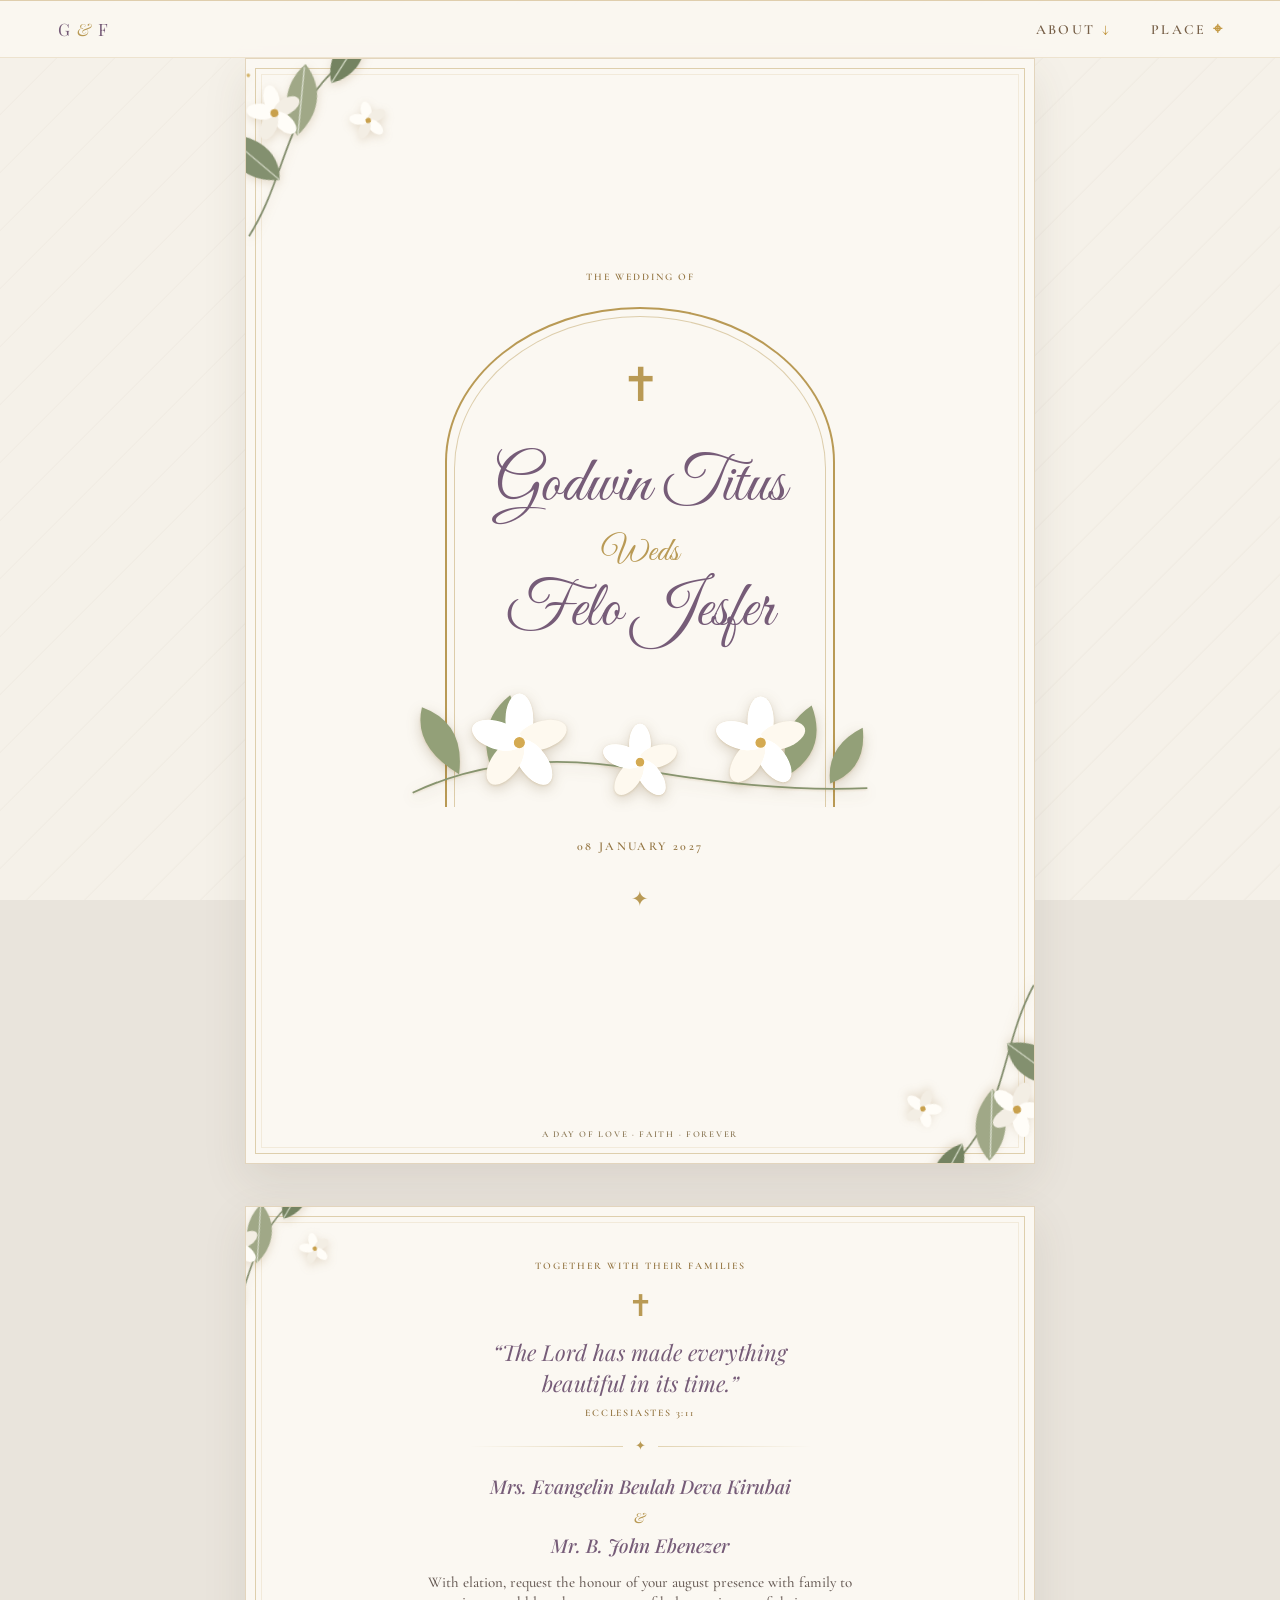
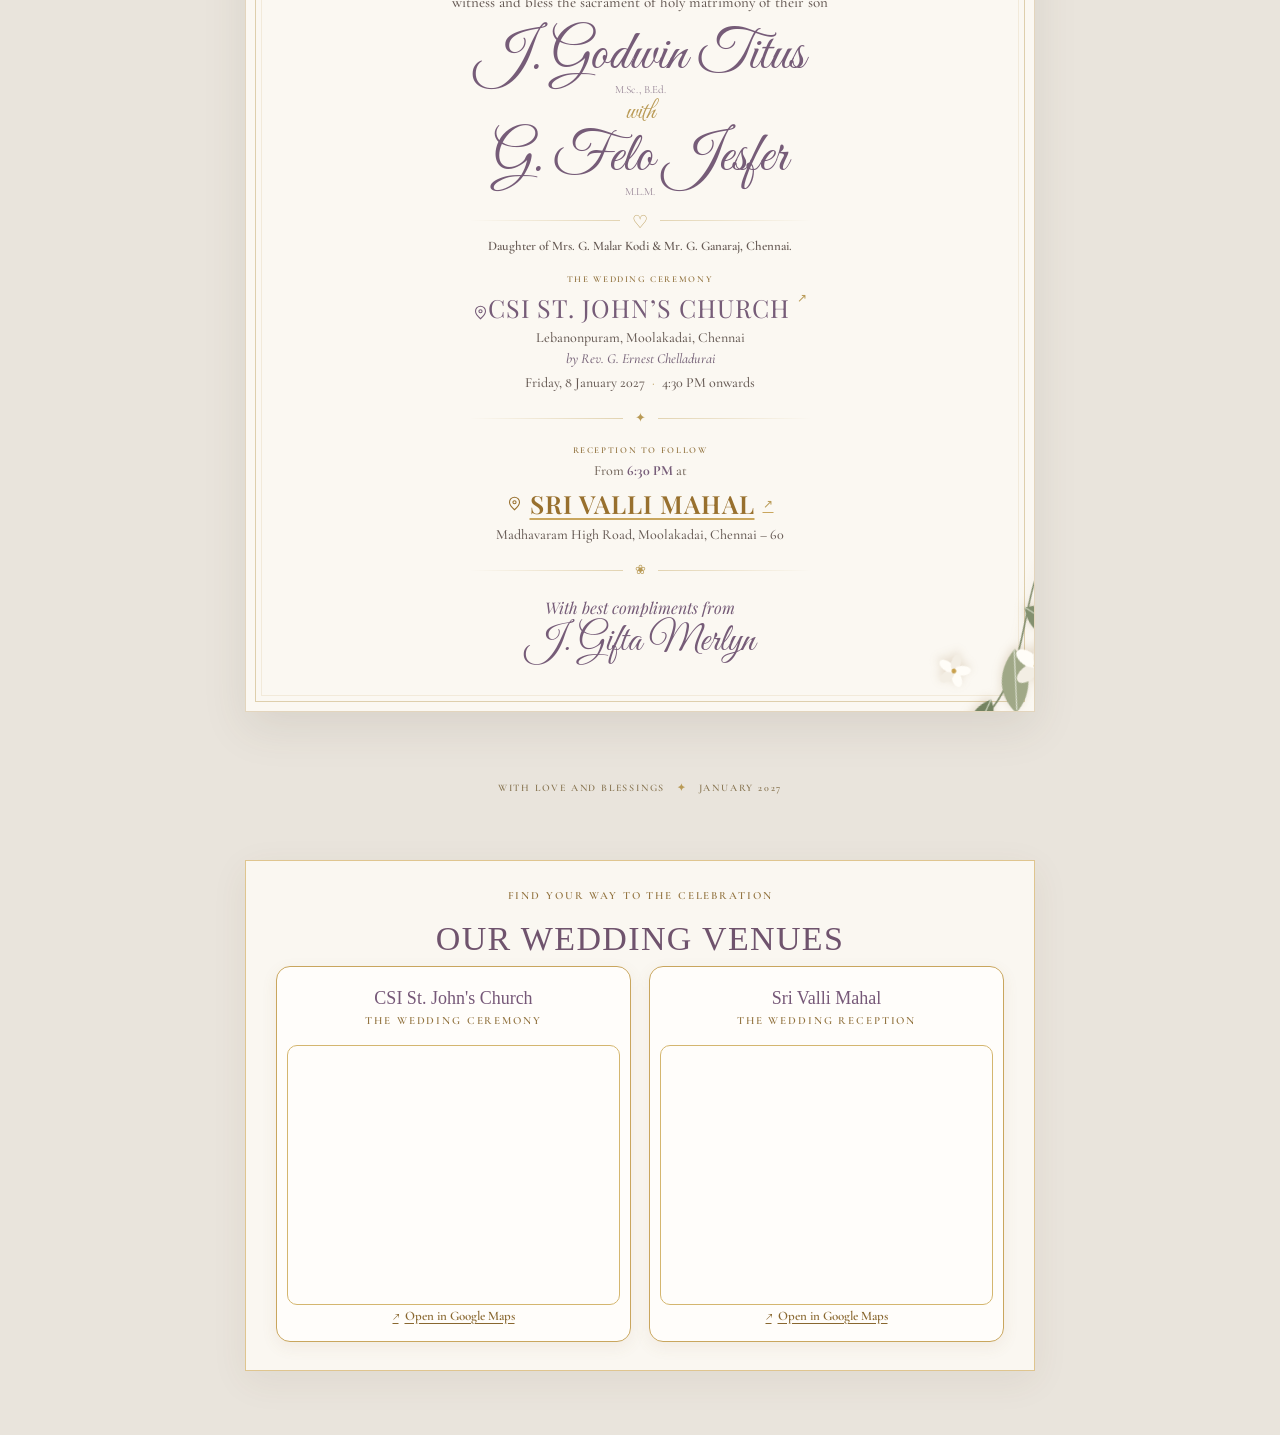
==== index.html @ 831f4b52 "Add files via upload" ====
<!DOCTYPE html>
<html lang="en">
<head>
<meta charset="UTF-8">
<meta name="viewport" content="width=device-width, initial-scale=1">
<meta name="theme-color" content="#f5f0e8">
<title>Godwin Titus &amp; Felo Jesfer — Wedding Invitation</title>
<link rel="preconnect" href="https://fonts.googleapis.com">
<link rel="preconnect" href="https://fonts.gstatic.com" crossorigin>
<link href="https://fonts.googleapis.com/css2?family=Great+Vibes&family=Cormorant+Garamond:wght@400;500;600;700&family=Playfair+Display:ital,wght@0,400;0,500;1,400&display=swap" rel="stylesheet">
<link rel="stylesheet" href="style.css">
</head>
<body>
<header class="site-header">
  <a class="monogram" href="#top">G <span>&amp;</span> F</a>
  <nav class="top-nav" aria-label="Main navigation">
    <a class="nav-link" href="#invitation">ABOUT <span>↓</span></a>
    <a class="nav-link" href="#venue-maps">PLACE <span>⌖</span></a>
  </nav>
</header>

<main id="top">
  <div class="spread">
    <!-- COVER PANEL -->
    <section class="panel cover-panel">
      <div class="panel-border"></div>
      <div class="flower-cluster cover-flower-top" aria-hidden="true">
        <svg viewBox="0 0 260 220"><use href="#floral-spray"/></svg>
      </div>
      <div class="flower-cluster cover-flower-bottom" aria-hidden="true">
        <svg viewBox="0 0 260 220"><use href="#floral-spray"/></svg>
      </div>

      <div class="cover-inner">
        <p class="tiny-label">THE WEDDING OF</p>
        <div class="arch">
          <div class="cross-symbol" aria-label="Christian cross">✝</div>
          <p class="cover-name">Godwin Titus</p>
          <p class="weds">Weds</p>
          <p class="cover-name second-name">Felo Jesfer</p>
          <div class="arch-flower-bed" aria-hidden="true"><svg viewBox="0 0 520 190"><use href="#flower-bed"/></svg></div>
        </div>
        <p class="cover-date">08 JANUARY 2027</p>
        <div class="cover-bottom-mark">✦</div>
      </div>
      <p class="panel-caption">A DAY OF LOVE · FAITH · FOREVER</p>
    </section>

    <!-- DETAILS PANEL -->
    <section class="panel details-panel" id="invitation">
      <div class="panel-border"></div>
      <div class="flower-cluster details-flower-top" aria-hidden="true">
        <svg viewBox="0 0 260 220"><use href="#floral-spray"/></svg>
      </div>
      <div class="flower-cluster details-flower-bottom" aria-hidden="true">
        <svg viewBox="0 0 260 220"><use href="#floral-spray"/></svg>
      </div>

      <div class="details-inner">
        <p class="tiny-label">TOGETHER WITH THEIR FAMILIES</p>
        <div class="details-cross">✝</div>
        <p class="bible-verse">“The Lord has made everything<br class="desktop"> beautiful in its time.”</p>
        <p class="verse-reference">ECCLESIASTES 3:11</p>

        <div class="fine-rule"><span>✦</span></div>

        <p class="parents">Mrs. Evangelin Beulah Deva Kirubai<br><i>&amp;</i><br>Mr. B. John Ebenezer</p>
        <p class="invitation-copy">With elation, request the honour of your august presence with family to witness and bless the sacrament of holy matrimony of their son</p>

        <p class="detail-name">J. Godwin Titus</p>
        <p class="qualification">M.Sc., B.Ed.</p>
        <p class="with">with</p>
        <p class="detail-name bride">G. Felo Jesfer</p>
        <p class="qualification">M.L.M.</p>

        <div class="fine-rule rings"><span>♡</span></div>
        <p class="daughter">Daughter of Mrs. G. Malar Kodi &amp; Mr. G. Ganaraj, Chennai.</p>

        <div class="event">
          <p class="event-label">THE WEDDING CEREMONY</p>
          <h2><a href="https://maps.app.goo.gl/CTPTxaFB2FQGS8eA8" target="_blank" rel="noopener"><svg class="venue-icon" viewBox="0 0 24 24" aria-hidden="true"><path d="M20 10c0 5-8 12-8 12S4 15 4 10a8 8 0 1 1 16 0Z"/><circle cx="12" cy="10" r="2.5"/></svg>CSI St. John’s Church <small>↗</small></a></h2>
          <p>Lebanonpuram, Moolakadai, Chennai</p>
          <p class="minister">by Rev. G. Ernest Chelladurai</p>
          <p class="event-date">Friday, 8 January 2027 <b>·</b> 4:30 PM onwards</p>
        </div>

        <div class="fine-rule"><span>✦</span></div>

        <div class="event reception">
          <p class="event-label">RECEPTION TO FOLLOW</p>
          <p class="reception-time">From <strong>6:30 PM</strong> at</p>
          <h2><a class="venue-link" href="https://maps.app.goo.gl/ojfph3kKAt6VKA7F6" target="_blank" rel="noopener noreferrer"><svg class="venue-icon" viewBox="0 0 24 24" aria-hidden="true"><path d="M20 10c0 5-8 12-8 12S4 15 4 10a8 8 0 1 1 16 0Z"/><circle cx="12" cy="10" r="2.5"/></svg>Sri Valli Mahal <small>↗</small></a></h2>
          <p>Madhavaram High Road, Moolakadai, Chennai – 60</p>
        </div>

        <div class="fine-rule"><span>❀</span></div>
        <p class="compliments">With best compliments from</p>
        <p class="sister">J. Gifta Merlyn</p>
      </div>
    </section>
  </div>
</main>

<footer>WITH LOVE AND BLESSINGS <span>✦</span> JANUARY 2027</footer>

<section class="venue-map-section" id="venue-maps">
  <p class="map-caption">Find your way to the celebration</p>
  <h2>Our Wedding Venues</h2>
  <div class="venue-map-grid">
    <article class="venue-map-card">
      <h3>CSI St. John's Church</h3>
      <p class="map-caption">The wedding ceremony</p>
      <iframe src="https://www.google.com/maps/embed?pb=!1m18!1m12!1m3!1d4237.163116487519!2d80.23804566707645!3d13.131106685470506!2m3!1f0!2f0!3f0!3m2!1i1024!2i768!4f13.1!3m3!1m2!1s0x3a526507e43f6335%3A0xe7f99f139ff2ec61!2sCSI%20St.%20John's%20Church%2C%20Lebanonpuram!5e0!3m2!1sen!2sin!4v1794151563024!5m2!1sen!2sin" allowfullscreen="" loading="lazy" referrerpolicy="strict-origin-when-cross-origin" title="Map showing CSI St. John's Church"></iframe>
      <a href="https://maps.app.goo.gl/CTPTxaFB2FQGS8eA8" target="_blank" rel="noopener noreferrer"> <span aria-hidden="true">↗</span> Open in Google Maps</a>
    </article>
    <article class="venue-map-card">
      <h3>Sri Valli Mahal</h3>
      <p class="map-caption">The wedding reception</p>
      <iframe src="https://www.google.com/maps/embed?pb=!1m18!1m12!1m3!1d3885.5409289019462!2d80.2406104!3d13.128242900000002!2m3!1f0!2f0!3f0!3m2!1i1024!2i768!4f13.1!3m3!1m2!1s0x3a52650709861c19%3A0x9b02763c61dd2697!2sSri%20Valli%20Mahal!5e0!3m2!1sen!2sin!4v1794151668645!5m2!1sen!2sin" allowfullscreen="" loading="lazy" referrerpolicy="strict-origin-when-cross-origin" title="Map showing Sri Valli Mahal"></iframe>
      <a href="https://maps.app.goo.gl/ojfph3kKAt6VKA7F6" target="_blank" rel="noopener noreferrer"> <span aria-hidden="true">↗</span> Open in Google Maps</a>
    </article>
  </div>
</section>


<div class="petal-layer" aria-hidden="true"></div>
<svg class="svg-library" xmlns="http://www.w3.org/2000/svg">
  <symbol id="floral-spray" viewBox="0 0 260 220">
    <path d="M18 205 C62 160 76 111 119 67 C149 36 184 25 222 8" fill="none" stroke="#7f896b" stroke-width="2"/>
    <path d="M65 150 C24 145 12 115 18 88 C49 94 73 119 65 150Z" fill="#849071"/>
    <path d="M65 150 L20 92" stroke="#cbd0bd" stroke-width="1.5" fill="none"/>
    <path d="M95 105 C80 69 98 40 121 28 C136 59 124 88 95 105Z" fill="#a0a889"/>
    <path d="M96 104 L119 31" stroke="#dce0d1" stroke-width="1.5" fill="none"/>
    <path d="M145 55 C145 23 169 6 194 5 C193 34 173 54 145 55Z" fill="#758363"/>
    <path d="M145 55 L191 8" stroke="#d4dac8" stroke-width="1.5" fill="none"/>
    <g transform="translate(75 75)">
      <ellipse cy="-16" rx="9" ry="16" fill="#fffdf8"/><ellipse cx="15" cy="-5" rx="9" ry="16" transform="rotate(72 15 -5)" fill="#f3eee5"/>
      <ellipse cx="9" cy="13" rx="9" ry="16" transform="rotate(144 9 13)" fill="#fffdf8"/><ellipse cx="-9" cy="13" rx="9" ry="16" transform="rotate(216 -9 13)" fill="#f3eee5"/>
      <ellipse cx="-15" cy="-5" rx="9" ry="16" transform="rotate(288 -15 -5)" fill="#fffdf8"/><circle r="4.5" fill="#c5a052"/>
    </g>
    <g transform="translate(177 105) scale(.68)">
      <ellipse cy="-16" rx="9" ry="16" fill="#fffdf8"/><ellipse cx="15" cy="-5" rx="9" ry="16" transform="rotate(72 15 -5)" fill="#f3eee5"/>
      <ellipse cx="9" cy="13" rx="9" ry="16" transform="rotate(144 9 13)" fill="#fffdf8"/><ellipse cx="-9" cy="13" rx="9" ry="16" transform="rotate(216 -9 13)" fill="#f3eee5"/>
      <ellipse cx="-15" cy="-5" rx="9" ry="16" transform="rotate(288 -15 -5)" fill="#fffdf8"/><circle r="4.5" fill="#c5a052"/>
    </g>
    <g fill="#d2b46f"><circle cx="34" cy="51" r="3"/><circle cx="45" cy="39" r="2.5"/><circle cx="55" cy="27" r="2"/></g>
  </symbol>

<symbol id="flower-bed" viewBox="0 0 520 190">
 <path d="M15 170 Q120 120 260 145 T505 165" fill="none" stroke="#879273" stroke-width="2"/>
 <path d="M65 150 Q15 120 25 78 Q72 95 65 150Z M100 145 Q82 95 120 65 Q145 112 100 145Z M420 151 Q405 103 445 76 Q463 124 420 151Z M465 160 Q460 120 500 100 Q505 145 465 160Z" fill="#929d7c"/>
 <g transform="translate(130 116)"><ellipse cy="-25" rx="15" ry="28" fill="#fff"/><ellipse cx="24" cy="-8" rx="15" ry="28" transform="rotate(72 24 -8)" fill="#f4f0e8"/><ellipse cx="15" cy="21" rx="15" ry="28" transform="rotate(144 15 21)" fill="#fff"/><ellipse cx="-15" cy="21" rx="15" ry="28" transform="rotate(216 -15 21)" fill="#f4f0e8"/><ellipse cx="-24" cy="-8" rx="15" ry="28" transform="rotate(288 -24 -8)" fill="#fff"/><circle r="6" fill="#caa75e"/></g>
 <g transform="translate(260 137) scale(.78)"><ellipse cy="-25" rx="15" ry="28" fill="#fff"/><ellipse cx="24" cy="-8" rx="15" ry="28" transform="rotate(72 24 -8)" fill="#f4f0e8"/><ellipse cx="15" cy="21" rx="15" ry="28" transform="rotate(144 15 21)" fill="#fff"/><ellipse cx="-15" cy="21" rx="15" ry="28" transform="rotate(216 -15 21)" fill="#f4f0e8"/><ellipse cx="-24" cy="-8" rx="15" ry="28" transform="rotate(288 -24 -8)" fill="#fff"/><circle r="6" fill="#caa75e"/></g>
 <g transform="translate(390 116) scale(.94)"><ellipse cy="-25" rx="15" ry="28" fill="#fff"/><ellipse cx="24" cy="-8" rx="15" ry="28" transform="rotate(72 24 -8)" fill="#f4f0e8"/><ellipse cx="15" cy="21" rx="15" ry="28" transform="rotate(144 15 21)" fill="#fff"/><ellipse cx="-15" cy="21" rx="15" ry="28" transform="rotate(216 -15 21)" fill="#f4f0e8"/><ellipse cx="-24" cy="-8" rx="15" ry="28" transform="rotate(288 -24 -8)" fill="#fff"/><circle r="6" fill="#caa75e"/></g>
</symbol>
</svg>
<script src="script.js"></script>
</body>
</html>
---- style.css ----
*{box-sizing:border-box}
:root{--ivory:#f5f0e8;--paper:#fbf8f2;--gold:#b99a55;--gold-light:#dfcfaa;--olive:#8d9878;--purple:#765c78;--ink:#675b55}
html{scroll-behavior:smooth}
body{margin:0;background:#e9e4dc;color:var(--ink);font-family:"Cormorant Garamond",Georgia,serif}
body:before{content:"";position:fixed;inset:0;z-index:-1;background:repeating-linear-gradient(135deg,transparent 0 39px,rgba(155,139,113,.045) 40px 41px),#f5f1e9}
.site-header{height:58px;max-width:1440px;margin:auto;padding:0 4.5%;display:flex;align-items:center;justify-content:space-between}
.monogram{font-family:"Playfair Display",serif;color:var(--purple);font-size:17px;text-decoration:none;letter-spacing:.1em}
.monogram span{color:var(--gold);font-style:italic}
.jump{font-size:9px;letter-spacing:.22em;text-decoration:none;color:#9a8d7b}.jump span{color:var(--gold);font-size:14px;margin-left:8px}
.spread{width:min(calc(100% - 36px),790px);margin:0 auto 70px;display:flex;flex-direction:column;gap:42px;align-items:stretch}
.panel{position:relative;isolation:isolate;overflow:hidden;aspect-ratio:7.5 / 10.5;min-height:0;background:var(--paper);border:1px solid #e3d5bd;box-shadow:0 16px 42px rgba(77,65,50,.10);text-align:center}
.panel:before{content:"";position:absolute;inset:9px;border:1px solid rgba(185,154,85,.44);z-index:-1;pointer-events:none}
.panel:after{content:"";position:absolute;inset:15px;border:1px solid rgba(185,154,85,.15);z-index:-1;pointer-events:none}
.cover-panel{display:flex;align-items:center;justify-content:center;min-height:0}
.cover-inner{position:relative;z-index:2;width:100%;padding:55px 24px 95px}
.tiny-label{font-size:9px;letter-spacing:.25em;color:#a18d64;margin:0 0 24px}
.arch{width:72%;max-width:390px;height:clamp(390px,54vw,500px);margin:0 auto;border:2px solid var(--gold);border-bottom:0;border-radius:50% 50% 0 0/31% 31% 0 0;position:relative;padding:145px 8px 0}
.arch:after{content:"";position:absolute;inset:7px 7px 0;border:1px solid rgba(185,154,85,.45);border-bottom:0;border-radius:inherit;pointer-events:none}
.cross-symbol{position:absolute;top:48px;left:50%;transform:translateX(-50%);font-size:47px;color:var(--gold);text-shadow:0 0 0 #fff}
.cover-name{font-family:"Great Vibes",cursive;color:var(--purple);font-size:clamp(43px,5vw,66px);line-height:1;margin:0;white-space:nowrap}
.weds{font-family:"Great Vibes",cursive;color:var(--gold);font-size:34px;margin:13px 0 5px}
.second-name{font-size:clamp(43px,5vw,65px)}
.cover-date{font-size:10px;letter-spacing:.24em;color:#a28c60;margin:32px 0 0}
.cover-bottom-mark{font-size:21px;color:var(--gold);margin-top:34px}
.panel-caption{position:absolute;bottom:23px;left:0;right:0;font-size:8px;letter-spacing:.25em;color:#a79a83;margin:0}
.flower-cluster{position:absolute;width:230px;z-index:1;opacity:.82;pointer-events:none;filter:drop-shadow(0 5px 5px rgba(68,60,48,.08))}
.flower-cluster svg{width:100%;height:auto}
.cover-flower-top{top:-23px;left:-32px;transform:rotate(-12deg)}
.cover-flower-bottom{right:-42px;bottom:-28px;transform:rotate(164deg)}
.details-panel{padding:53px 36px 45px}
.details-inner{position:relative;z-index:2;max-width:490px;margin:auto}
.details-inner>.tiny-label{margin-bottom:16px}
.details-cross{font-size:30px;color:var(--gold);margin:0 0 12px}
.bible-verse{font-family:"Playfair Display",serif;font-style:italic;font-size:clamp(17px,2vw,22px);line-height:1.42;color:var(--purple);margin:0 auto 8px;max-width:420px}
.verse-reference{font-size:9px;letter-spacing:.22em;color:#a18a5a;margin:0}
.fine-rule{position:relative;width:70%;height:17px;margin:18px auto;color:var(--gold);display:grid;place-items:center}
.fine-rule:before{content:"";position:absolute;left:0;right:0;top:50%;height:1px;background:linear-gradient(90deg,transparent,var(--gold-light),transparent)}
.fine-rule span{position:relative;background:var(--paper);padding:0 12px;font-size:13px}
.parents{font-family:"Playfair Display",serif;font-style:italic;color:var(--purple);font-size:clamp(15px,1.8vw,19px);line-height:1.5;margin:0}
.parents i{display:inline-block;color:var(--gold);font-size:14px;margin:3px}
.invitation-copy{font-size:15px;line-height:1.3;max-width:440px;margin:14px auto 15px}
.detail-name{font-family:"Great Vibes",cursive;color:var(--purple);font-size:clamp(40px,5vw,56px);line-height:1;margin:0}
.qualification{font-size:11px;color:#958394;margin:0}
.with{font-family:"Great Vibes",cursive;color:var(--gold);font-size:25px;margin:1px 0}
.bride{margin-top:0}
.rings{margin:13px auto 10px}
.rings span{font-size:18px}
.daughter{font-size:13px;font-weight:600;margin:0}
.event{margin:20px auto 8px}
.event-label{font-size:8px;letter-spacing:.22em;color:#a28d64;margin:0 0 6px}
h2{font-family:"Playfair Display",serif;font-size:clamp(19px,2.4vw,25px);font-weight:400;letter-spacing:.04em;color:var(--purple);text-transform:uppercase;margin:5px 0}
h2 a{color:inherit;text-decoration:none;border-bottom:1px solid transparent;transition:border-color .2s}
h2 a:hover{border-color:var(--gold)}
h2 small{font:12px Arial,sans-serif;color:var(--gold);vertical-align:top}
.event>p:not(.event-label){font-size:14px;margin:3px 0;line-height:1.25}
.event .minister{font-style:italic;color:#88778a}
.event-date{margin-top:7px!important}
.event-date b{color:var(--gold);font-weight:400;padding:0 4px}
.reception{margin-top:15px}
.reception-time{color:#74675d}
.reception-time strong{color:var(--purple)}
.compliments{font-family:"Playfair Display",serif;font-style:italic;color:var(--purple);font-size:16px;margin:0}
.sister{font-family:"Great Vibes",cursive;font-size:38px;color:var(--purple);margin:0}
.details-flower-top{top:-27px;left:-58px;transform:rotate(-14deg);opacity:.45;width:190px}
.details-flower-bottom{right:-55px;bottom:-30px;transform:rotate(160deg);opacity:.6;width:205px}
footer{text-align:center;padding:0 20px 28px;color:#a3947b;font-size:9px;letter-spacing:.22em}
footer span{color:var(--gold);padding:0 8px}
.svg-library{position:absolute;width:0;height:0;overflow:hidden}
.panel{animation:paper-in .85s ease both}
.details-panel{animation-delay:.14s}
.flower-cluster{animation:gentle-float 7s ease-in-out infinite}
.cover-flower-bottom,.details-flower-bottom{animation-delay:-3.5s}
@keyframes paper-in{from{opacity:0;transform:translateY(18px)}to{opacity:1;transform:translateY(0)}}
@keyframes gentle-float{0%,100%{translate:0 0}50%{translate:0 8px}}
@media(max-width:820px){
 .spread{width:min(100% - 24px,620px);display:flex;flex-direction:column;gap:24px}
 .panel{min-height:0}
 .cover-panel{min-height:0}
 .details-panel{padding:48px 30px 42px}
 .arch{height:440px;padding-top:135px}
 .cover-name,.second-name{font-size:clamp(54px,10vw,72px)}
 .details-inner{max-width:520px}
 .details-flower-top{width:165px}.details-flower-bottom{width:175px}
}
@media(max-width:480px){
 .site-header{height:54px;padding:0 18px}
 .spread{width:calc(100% - 18px);margin-bottom:45px}
 .cover-panel{min-height:0}
 .cover-inner{padding:48px 12px 80px}
 .arch{width:80%;height:405px;padding-top:130px}
 .cover-name,.second-name{font-size:clamp(49px,12vw,64px)}
 .weds{font-size:31px}
 .flower-cluster{width:165px}
 .cover-flower-top{left:-42px;top:-15px}.cover-flower-bottom{right:-45px;bottom:-20px}
 .details-panel{padding:43px 20px 38px}
 .invitation-copy{font-size:14px}
 .parents{font-size:16px}
 .detail-name{font-size:47px}
 .event>p:not(.event-label){font-size:13px}
 .bible-verse{font-size:18px}
}
@media(prefers-reduced-motion:reduce){*,*::before,*::after{animation:none!important;scroll-behavior:auto!important}}

.arch-flower-bed{position:absolute;z-index:4;left:50%;bottom:-5px;transform:translateX(-50%);width:125%;max-width:520px;pointer-events:none;filter:drop-shadow(0 5px 5px rgba(70,60,45,.10))}
.arch-flower-bed svg{display:block;width:100%;height:auto}
.cover-date,.cover-bottom-mark{position:relative;z-index:5}
.petal-layer{position:fixed;inset:0;overflow:hidden;pointer-events:none;z-index:30}
.petal{position:absolute;top:-30px;width:12px;height:18px;border-radius:80% 18% 75% 20%;background:linear-gradient(145deg,#fffefa,#eee9df);box-shadow:0 2px 5px rgba(90,80,65,.12);opacity:0;animation:petal-drift var(--duration) linear forwards}
.petal:after{content:"";position:absolute;left:50%;top:15%;height:70%;width:1px;background:rgba(200,190,173,.45);transform:rotate(18deg)}
@keyframes petal-drift{0%{opacity:0;transform:translate(0,-3vh) rotate(0) scale(.8)}8%{opacity:.85}35%{transform:translate(calc(var(--sway)*.5),35vh) rotate(150deg)}70%{transform:translate(calc(var(--sway)*-.3),75vh) rotate(300deg)}100%{opacity:0;transform:translate(var(--sway),112vh) rotate(480deg) scale(.7)}}
@media(max-width:820px){.spread{width:min(calc(100% - 24px),620px);display:flex;flex-direction:column;gap:24px}.panel{aspect-ratio:7.5 / 10.5;min-height:0}.cover-panel{min-height:0}}
@media(max-width:480px){.spread{width:calc(100% - 16px);gap:18px}.panel{aspect-ratio:7.5 / 10.5}.cover-panel{min-height:0}.arch{height:clamp(350px,105vw,420px);width:82%}.arch-flower-bed{width:130%}.cover-inner{padding-top:35px}.details-panel{padding:28px 18px 30px}}
@media(prefers-reduced-motion:reduce){.petal{display:none!important}}

/* Higher-contrast ivory and champagne-gold floral accents */
.arch-flower-bed{filter:drop-shadow(0 4px 7px rgba(92,67,28,.22)) saturate(1.12) contrast(1.08)}
.arch-flower-bed svg{overflow:visible}
.arch-flower-bed svg use{filter:drop-shadow(0 1px 1px rgba(145,105,40,.18))}
.arch-flower-bed svg path[fill="#929d7c"],
.arch-flower-bed svg path[fill="#879273"]{fill:#78845f}
.arch-flower-bed svg ellipse{stroke:#d5b46d;stroke-width:1.15}
.arch-flower-bed svg circle{fill:#bd8d35;stroke:#f1d99c;stroke-width:1.5}

/* Gold petal breeze */
.petal{background:linear-gradient(145deg,#fff2c9 0%,#e7c879 42%,#c79a45 100%);border:1px solid rgba(167,123,43,.5);box-shadow:0 2px 7px rgba(132,94,33,.22)}
.petal:after{background:rgba(255,250,224,.82)}

/* Venue links are visibly interactive */
.venue-link{display:inline-flex;align-items:center;justify-content:center;gap:8px;color:#98702e!important;text-decoration:underline!important;text-decoration-color:#c9a65e!important;text-decoration-thickness:1px;text-underline-offset:4px;font-weight:600;transition:color .2s ease,transform .2s ease}
.venue-link:hover{color:#6f5230!important;transform:translateY(-1px)}
.venue-link .venue-icon{width:15px;height:15px;flex:none;stroke:currentColor;fill:none;stroke-width:1.7}
.venue-map-section{width:min(calc(100% - 36px),790px);margin:38px auto 64px;padding:28px 30px;background:rgba(255,253,248,.78);border:1px solid #dfc58f;box-shadow:0 10px 35px rgba(100,77,43,.07);text-align:center}
.venue-map-section h2{margin:5px 0 8px;color:#6f536d;font-family:Georgia,serif;font-weight:400;font-size:clamp(25px,4vw,34px)}
.venue-map-section .map-caption{font-size:10px;letter-spacing:.22em;text-transform:uppercase;color:#a7864c;margin:0 0 18px}
.venue-map-grid{display:grid;grid-template-columns:1fr 1fr;gap:18px}
.venue-map-card{min-width:0;padding:10px;border:1px solid #e7d5ae;background:#fffdfa}
.venue-map-card iframe{display:block;width:100%;height:260px;border:0}
.venue-map-card h3{font-family:Georgia,serif;font-size:18px;font-weight:400;color:#765878;margin:8px 0 5px}
.venue-map-card a{font-size:12px;color:#98702e;text-decoration:underline;text-underline-offset:3px}
@media(max-width:620px){.venue-map-section{width:calc(100% - 24px);padding:22px 14px;margin:25px auto 42px}.venue-map-grid{grid-template-columns:1fr}.venue-map-card iframe{height:230px}}

/* Rounded champagne-gold frames for both embedded maps */
.venue-map-card{
  border:1.5px solid #c9a65e!important;
  border-radius:14px!important;
  overflow:hidden;
  background:#fffdfa;
  box-shadow:0 5px 16px rgba(145,111,52,.09);
}
.venue-map-card iframe{
  border:1.5px solid #d4b66f!important;
  border-radius:10px!important;
  overflow:hidden;
  box-sizing:border-box;
}
.venue-map-card h3{padding-top:3px}
.venue-map-card>a{
  display:inline-flex;
  align-items:center;
  gap:6px;
  margin:3px 0 7px;
  color:#98702e;
  text-decoration:underline;
  text-underline-offset:3px;
}
.venue-map-card>a:hover{color:#6f5230}

/* Simple top navigation for the invitation sections */
.site-header{
  position:sticky;
  top:0;
  z-index:50;
  background:rgba(250,247,241,.94);
  backdrop-filter:blur(10px);
  border-top:1px solid rgba(190,155,91,.45);
  border-bottom:1px solid rgba(190,155,91,.22);
}
.top-nav{display:flex;align-items:center;gap:clamp(18px,4vw,42px)}
.nav-link{
  display:inline-flex;
  align-items:center;
  gap:7px;
  padding:9px 0;
  color:#826b50;
  font-family:"Cormorant Garamond",Georgia,serif;
  font-size:11px;
  font-weight:600;
  letter-spacing:.2em;
  text-decoration:none;
  transition:color .2s ease;
}
.nav-link span{color:#c49a45;font-size:14px;letter-spacing:0}
.nav-link:hover{color:#684c68}
#invitation,#venue-maps{scroll-margin-top:78px}
html{scroll-behavior:smooth}
@media(max-width:480px){
 .site-header{height:54px;padding:0 5%}
 .top-nav{gap:17px}
 .nav-link{font-size:10px;letter-spacing:.14em}
}

/* Make the gently floating floral sprays visible on the bright ivory paper */
.flower-cluster{
  opacity:1!important;
  filter:drop-shadow(0 3px 5px rgba(126,91,35,.18)) saturate(1.08);
}
.flower-cluster svg ellipse{
  fill:#e8cf91!important;
  stroke:#b98b42;
  stroke-width:1.15;
}
.flower-cluster svg g[transform] ellipse:nth-child(even){
  fill:#f3e2b9!important;
}
.flower-cluster svg g[transform] circle{
  fill:#b98532!important;
  stroke:#f6e5b9;
  stroke-width:1;
}
.flower-cluster svg path[fill="#849071"],
.flower-cluster svg path[fill="#a0a889"],
.flower-cluster svg path[fill="#758363"]{
  fill:#78845e!important;
}
.flower-cluster svg path[stroke="#7f896b"]{
  stroke:#69764f;
  stroke-width:2.4;
}
.flower-cluster svg g[fill="#d2b46f"]{fill:#bd8c3b}


/* Fix both venue location pins: keep them small, outlined and gold */
.event h2 a .venue-icon{
  display:inline-block;
  width:15px;
  height:15px;
  flex:0 0 15px;
  vertical-align:-2px;
  stroke:currentColor;
  fill:none;
  stroke-width:1.7;
  overflow:visible;
}


/* Gentle typography refinement: slightly stronger body copy without a heavy look */
.invitation-copy,
.parents,
.event>p:not(.event-label),
.event-date,
.reception-time,
.venue-map-card>a{
  font-weight:500;
}
.event .minister{
  font-size:16px;
  font-weight:500;
  color:#79667b;
}
.nav-link{
  font-size:14px;
  font-weight:600;
  letter-spacing:.16em;
  color:#765f47;
}
.nav-link span{
  font-size:16px;
  font-weight:600;
}
@media(max-width:480px){
  .nav-link{font-size:12px;letter-spacing:.12em}
  .nav-link span{font-size:14px}
  .event .minister{font-size:15px}
}


/* Improve readability of the small gold captions while preserving the palette */
.tiny-label{
  color:#92733f;
  font-size:10px;
  font-weight:600;
  letter-spacing:.20em;
}
.cover-date{
  color:#92733f;
  font-size:12px;
  font-weight:600;
  letter-spacing:.20em;
}
.panel-caption{
  color:#897653;
  font-size:9px;
  font-weight:600;
  letter-spacing:.19em;
}
.verse-reference{
  color:#92733f;
  font-size:10px;
  font-weight:600;
  letter-spacing:.18em;
}
.event-label{
  color:#92733f;
  font-size:9px;
  font-weight:600;
  letter-spacing:.18em;
}
footer{
  color:#897653;
  font-size:10px;
  font-weight:600;
  letter-spacing:.18em;
}
.venue-map-section .map-caption{
  color:#92733f;
  font-size:11px;
  font-weight:600;
  letter-spacing:.17em;
}
.venue-map-card>a{
  color:#89672f;
  font-size:13px;
  font-weight:600;
  text-decoration-thickness:1.2px;
}
@media(max-width:480px){
  .tiny-label,.verse-reference{font-size:9px}
  .cover-date{font-size:11px}
  .panel-caption{font-size:8px;letter-spacing:.15em}
  .event-label{font-size:8px}
  footer{font-size:9px}
  .venue-map-section .map-caption{font-size:10px}
  .venue-map-card>a{font-size:12px}
}
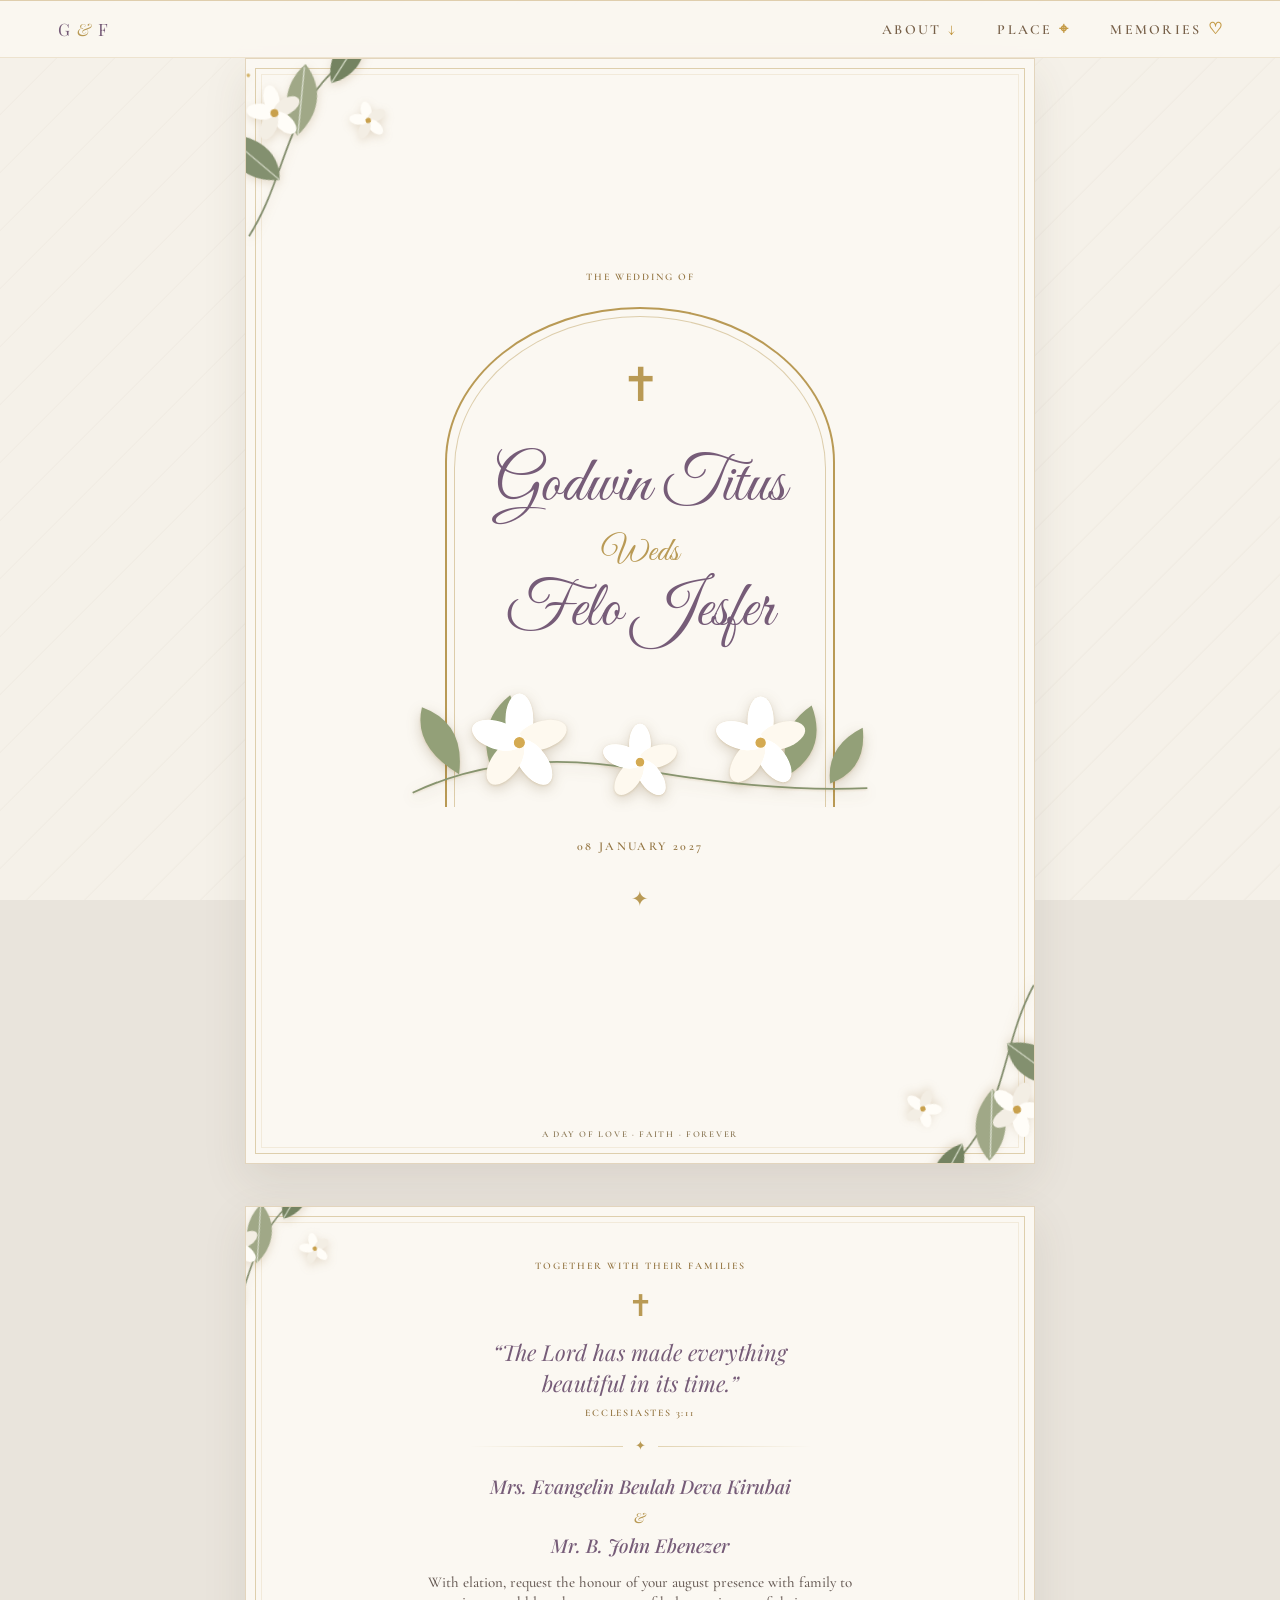
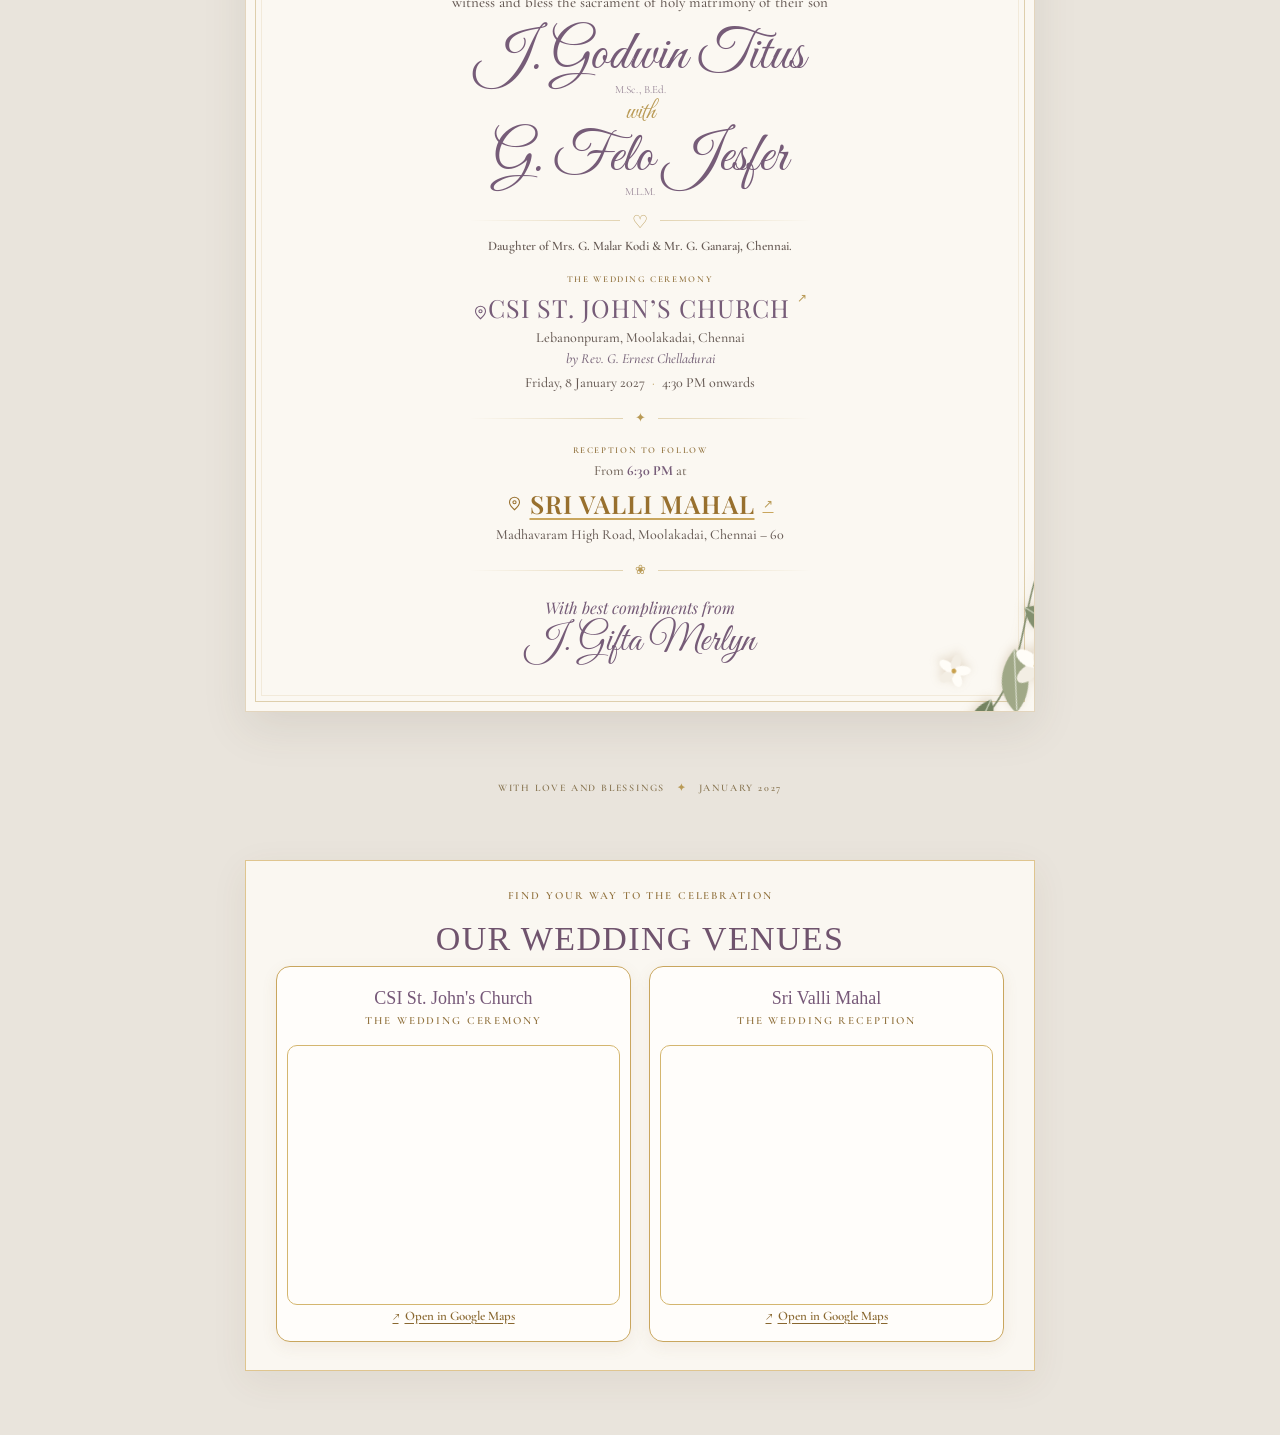
==== commit 64dde73f: "Add files via upload" ====
--- a/index.html
+++ b/index.html
@@ -16,6 +16,7 @@
   <nav class="top-nav" aria-label="Main navigation">
     <a class="nav-link" href="#invitation">ABOUT <span>↓</span></a>
     <a class="nav-link" href="#venue-maps">PLACE <span>⌖</span></a>
+    <a class="nav-link" href="memories.html">MEMORIES <span>♡</span></a>
   </nav>
 </header>
 
--- a/style.css
+++ b/style.css
@@ -332,3 +332,22 @@
   .venue-map-section .map-caption{font-size:10px}
   .venue-map-card>a{font-size:12px}
 }
+
+
+/* Mobile fix: let the full invitation details panel grow with its content.
+   The fixed desktop poster ratio was clipping the names and ceremony details. */
+@media(max-width:820px){
+  .details-panel{
+    aspect-ratio:auto!important;
+    height:auto!important;
+    min-height:0!important;
+    overflow:hidden;
+    box-sizing:border-box;
+  }
+  .details-inner{
+    width:100%;
+    max-width:520px;
+    margin-left:auto;
+    margin-right:auto;
+  }
+}
